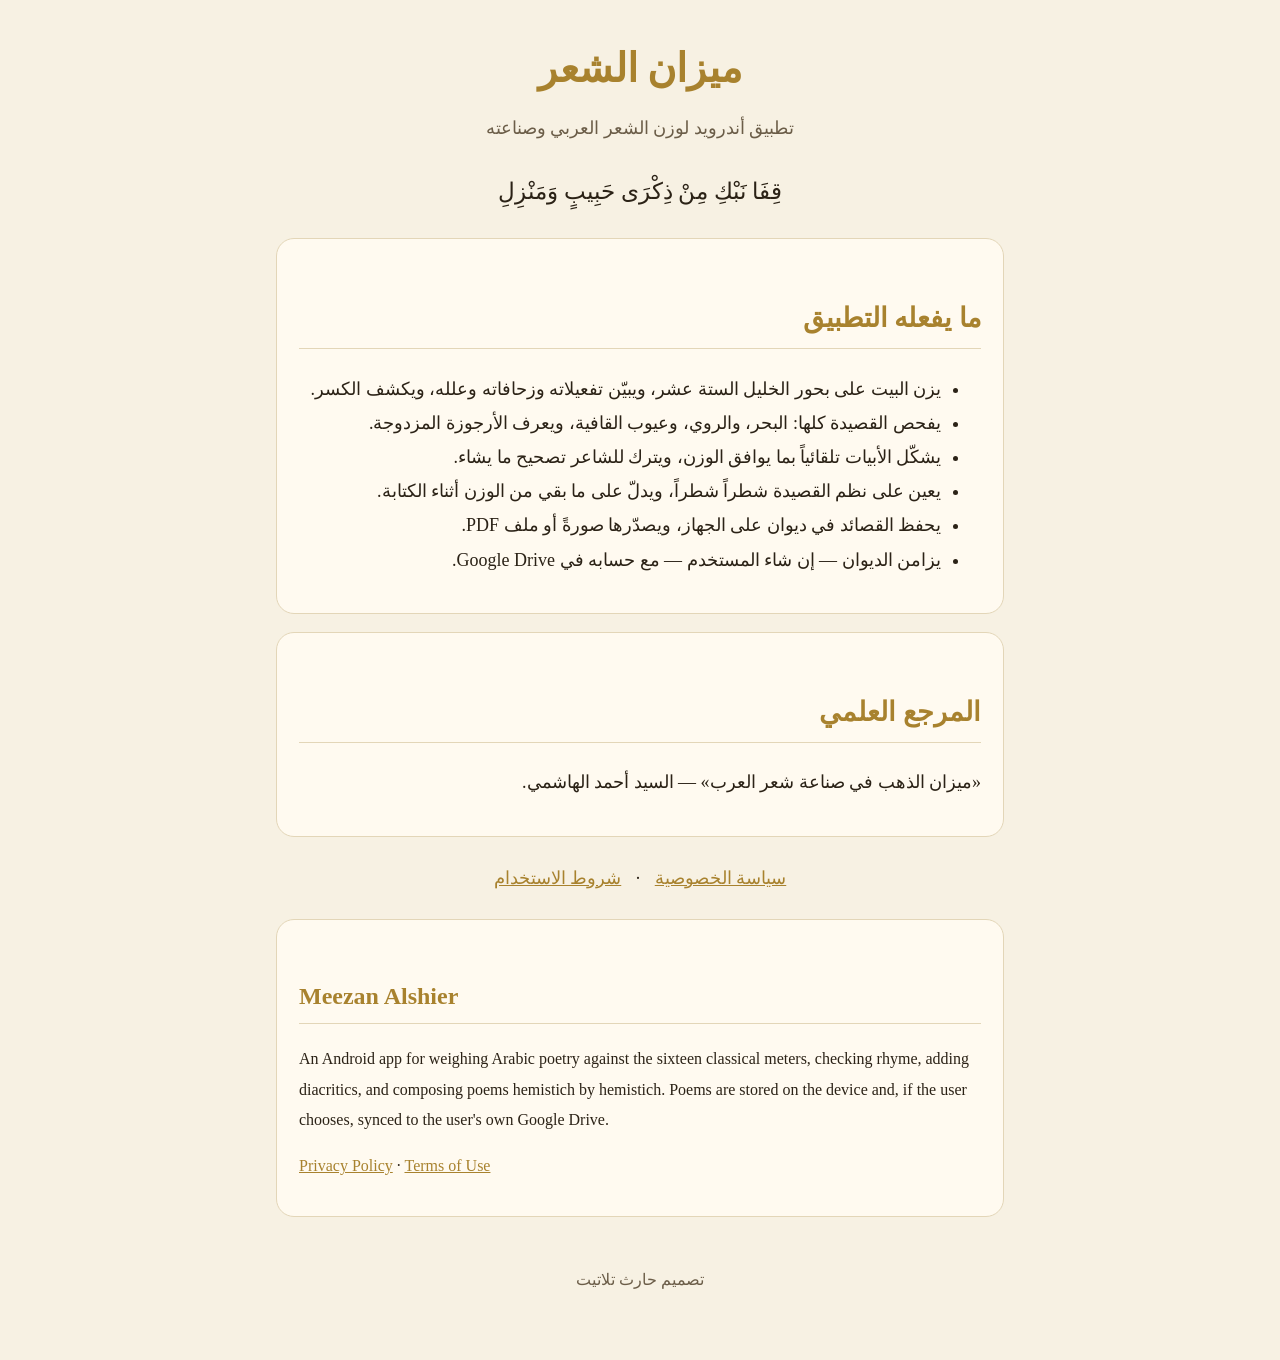
==== index.html @ f18c14ad "صفحات التطبيق: الرئيسية وسياسة الخصوصية وشروط الاستخدام Co-Authored-By: Claude Opus 5.5 <noreply@ant" ====
<!doctype html>
<html lang="ar" dir="rtl">
<head>
<meta charset="utf-8">
<meta name="viewport" content="width=device-width, initial-scale=1">
<title>ميزان الشعر</title>
<meta name="description" content="ميزان الشعر: تطبيق لوزن الشعر العربي على بحور الخليل، وكشف الكسر، وفحص القافية، والتشكيل، ونظم القصائد.">
<link rel="stylesheet" href="style.css">
</head>
<body>
<main>
  <h1>ميزان الشعر</h1>
  <p class="sub">تطبيق أندرويد لوزن الشعر العربي وصناعته</p>
  <p class="verse">قِفَا نَبْكِ مِنْ ذِكْرَى حَبِيبٍ وَمَنْزِلِ</p>

  <div class="card">
    <h2>ما يفعله التطبيق</h2>
    <ul>
      <li>يزن البيت على بحور الخليل الستة عشر، ويبيّن تفعيلاته وزحافاته وعلله، ويكشف الكسر.</li>
      <li>يفحص القصيدة كلها: البحر، والروي، وعيوب القافية، ويعرف الأرجوزة المزدوجة.</li>
      <li>يشكّل الأبيات تلقائياً بما يوافق الوزن، ويترك للشاعر تصحيح ما يشاء.</li>
      <li>يعين على نظم القصيدة شطراً شطراً، ويدلّ على ما بقي من الوزن أثناء الكتابة.</li>
      <li>يحفظ القصائد في ديوان على الجهاز، ويصدّرها صورةً أو ملف PDF.</li>
      <li>يزامن الديوان — إن شاء المستخدم — مع حسابه في Google Drive.</li>
    </ul>
  </div>

  <div class="card">
    <h2>المرجع العلمي</h2>
    <p>«ميزان الذهب في صناعة شعر العرب» — السيد أحمد الهاشمي.</p>
  </div>

  <nav><a href="privacy.html">سياسة الخصوصية</a> · <a href="terms.html">شروط الاستخدام</a></nav>

  <div class="card" dir="ltr" lang="en">
    <h2>Meezan Alshier</h2>
    <p>An Android app for weighing Arabic poetry against the sixteen classical meters, checking rhyme, adding diacritics,
      and composing poems hemistich by hemistich. Poems are stored on the device and, if the user chooses, synced to
      the user's own Google Drive.</p>
    <p><a href="privacy.html">Privacy Policy</a> · <a href="terms.html">Terms of Use</a></p>
  </div>
  <footer>تصميم حارث تلاتيت</footer>
</main>
</body>
</html>
---- style.css ----
:root { --bg:#f7f1e3; --ink:#2b2216; --soft:#6b5d48; --gold:#a8822e; --card:#fffaf0; --line:#e3d6b8; }
@media (prefers-color-scheme: dark) { :root { --bg:#16120c; --ink:#efe6d2; --soft:#b5a688; --gold:#d4ae5a; --card:#211b12; --line:#3a2f1e; } }
* { box-sizing: border-box; }
body { margin:0; background:var(--bg); color:var(--ink); font-family:"Amiri","Noto Naskh Arabic",serif; line-height:1.9; font-size:18px; }
main { max-width:760px; margin:0 auto; padding:32px 16px 64px; }
h1 { color:var(--gold); font-size:2.2em; margin:0 0 4px; text-align:center; }
h2 { color:var(--gold); border-bottom:1px solid var(--line); padding-bottom:4px; margin-top:36px; }
.sub { text-align:center; color:var(--soft); margin:0 0 24px; }
.card { background:var(--card); border:1px solid var(--line); border-radius:18px; padding:18px 22px; margin:18px 0; }
.verse { text-align:center; font-size:1.3em; margin:24px 0; }
a { color:var(--gold); }
nav { text-align:center; margin:24px 0; }
nav a { margin:0 10px; }
[dir=ltr] { font-family:Georgia,serif; font-size:16px; }
footer { text-align:center; color:var(--soft); font-size:.9em; margin-top:48px; }
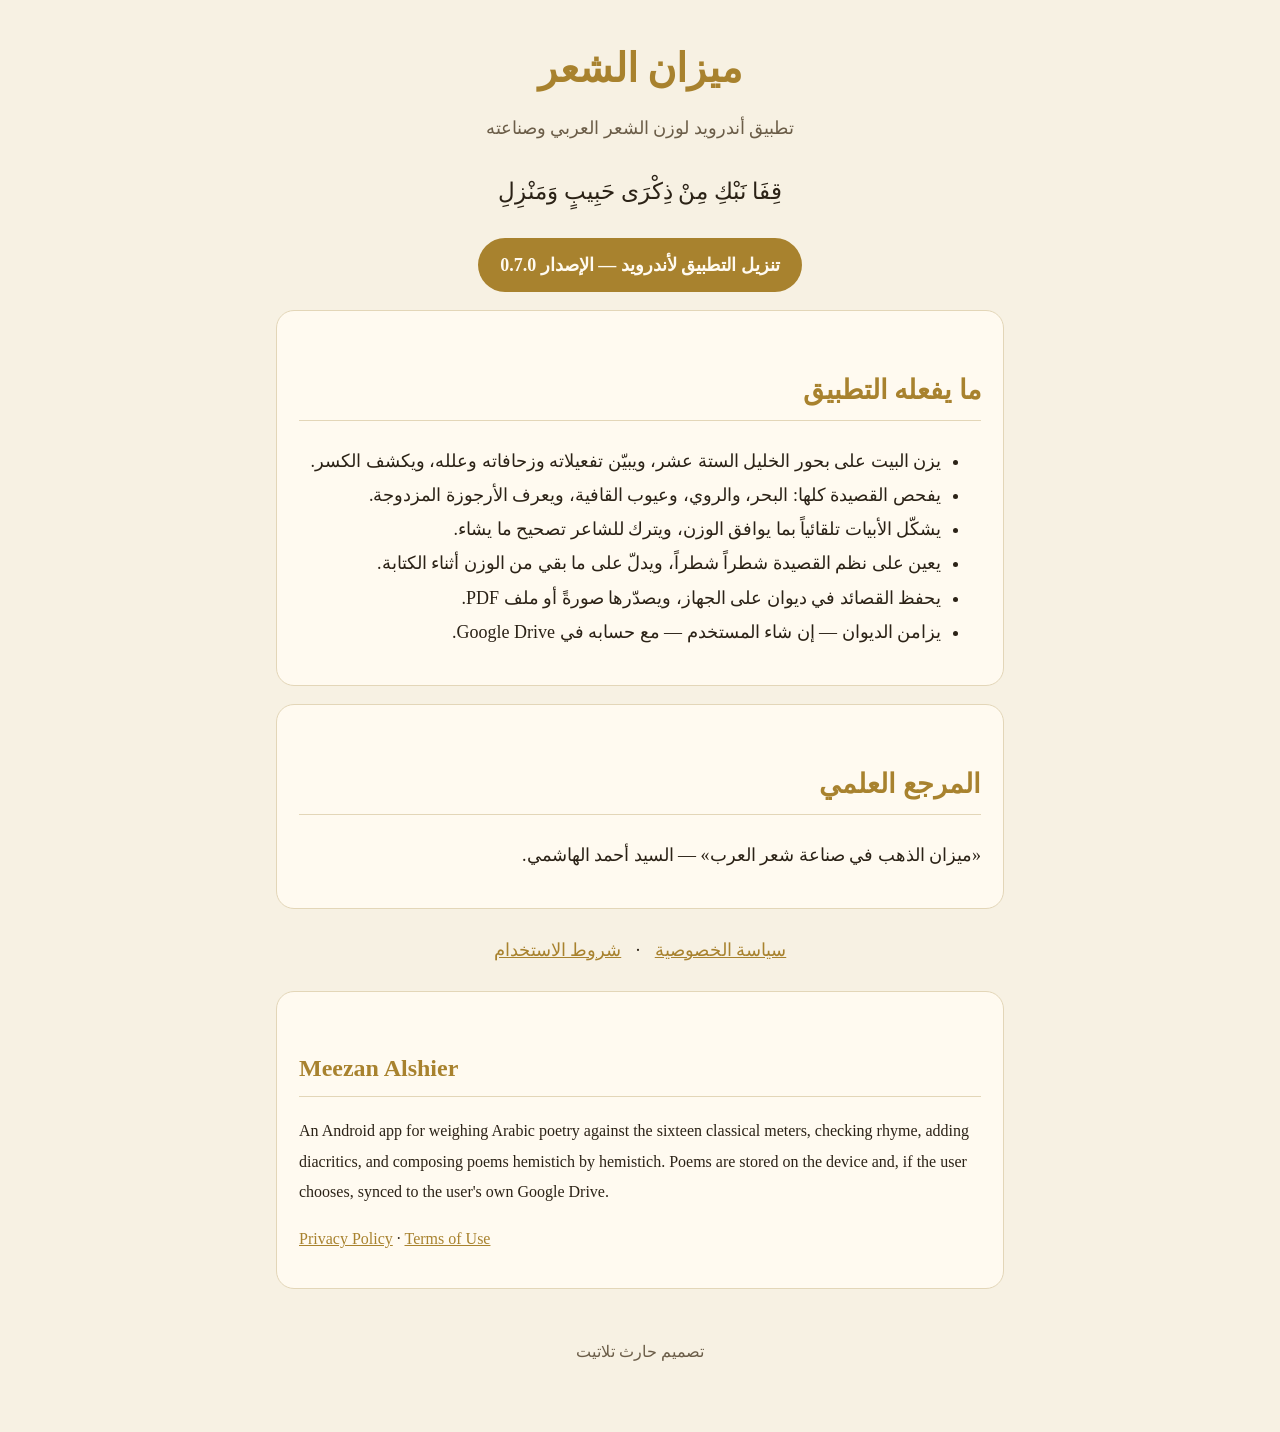
==== commit 5b3a4301: "النسخة 0.7.0، وملف التحديث، وزر تنزيل التطبيق Co-Authored-By: Claude Opus 5.5 <noreply@anthropic.com" ====
--- a/index.html
+++ b/index.html
@@ -12,6 +12,15 @@
   <h1>ميزان الشعر</h1>
   <p class="sub">تطبيق أندرويد لوزن الشعر العربي وصناعته</p>
   <p class="verse">قِفَا نَبْكِ مِنْ ذِكْرَى حَبِيبٍ وَمَنْزِلِ</p>
+
+  <p style="text-align:center"><a id="dl" class="dl" href="update.json">تنزيل التطبيق لأندرويد</a></p>
+  <script>
+    fetch("update.json?t=" + Date.now()).then(r => r.json()).then(u => {
+      const a = document.getElementById("dl");
+      a.href = u.apk;
+      a.textContent = "تنزيل التطبيق لأندرويد — الإصدار " + u.versionName;
+    }).catch(() => {});
+  </script>
 
   <div class="card">
     <h2>ما يفعله التطبيق</h2>
--- a/style.css
+++ b/style.css
@@ -13,3 +13,4 @@
 nav a { margin:0 10px; }
 [dir=ltr] { font-family:Georgia,serif; font-size:16px; }
 footer { text-align:center; color:var(--soft); font-size:.9em; margin-top:48px; }
+.dl { display:inline-block; background:var(--gold); color:var(--card); text-decoration:none; padding:10px 22px; border-radius:999px; font-weight:bold; }
